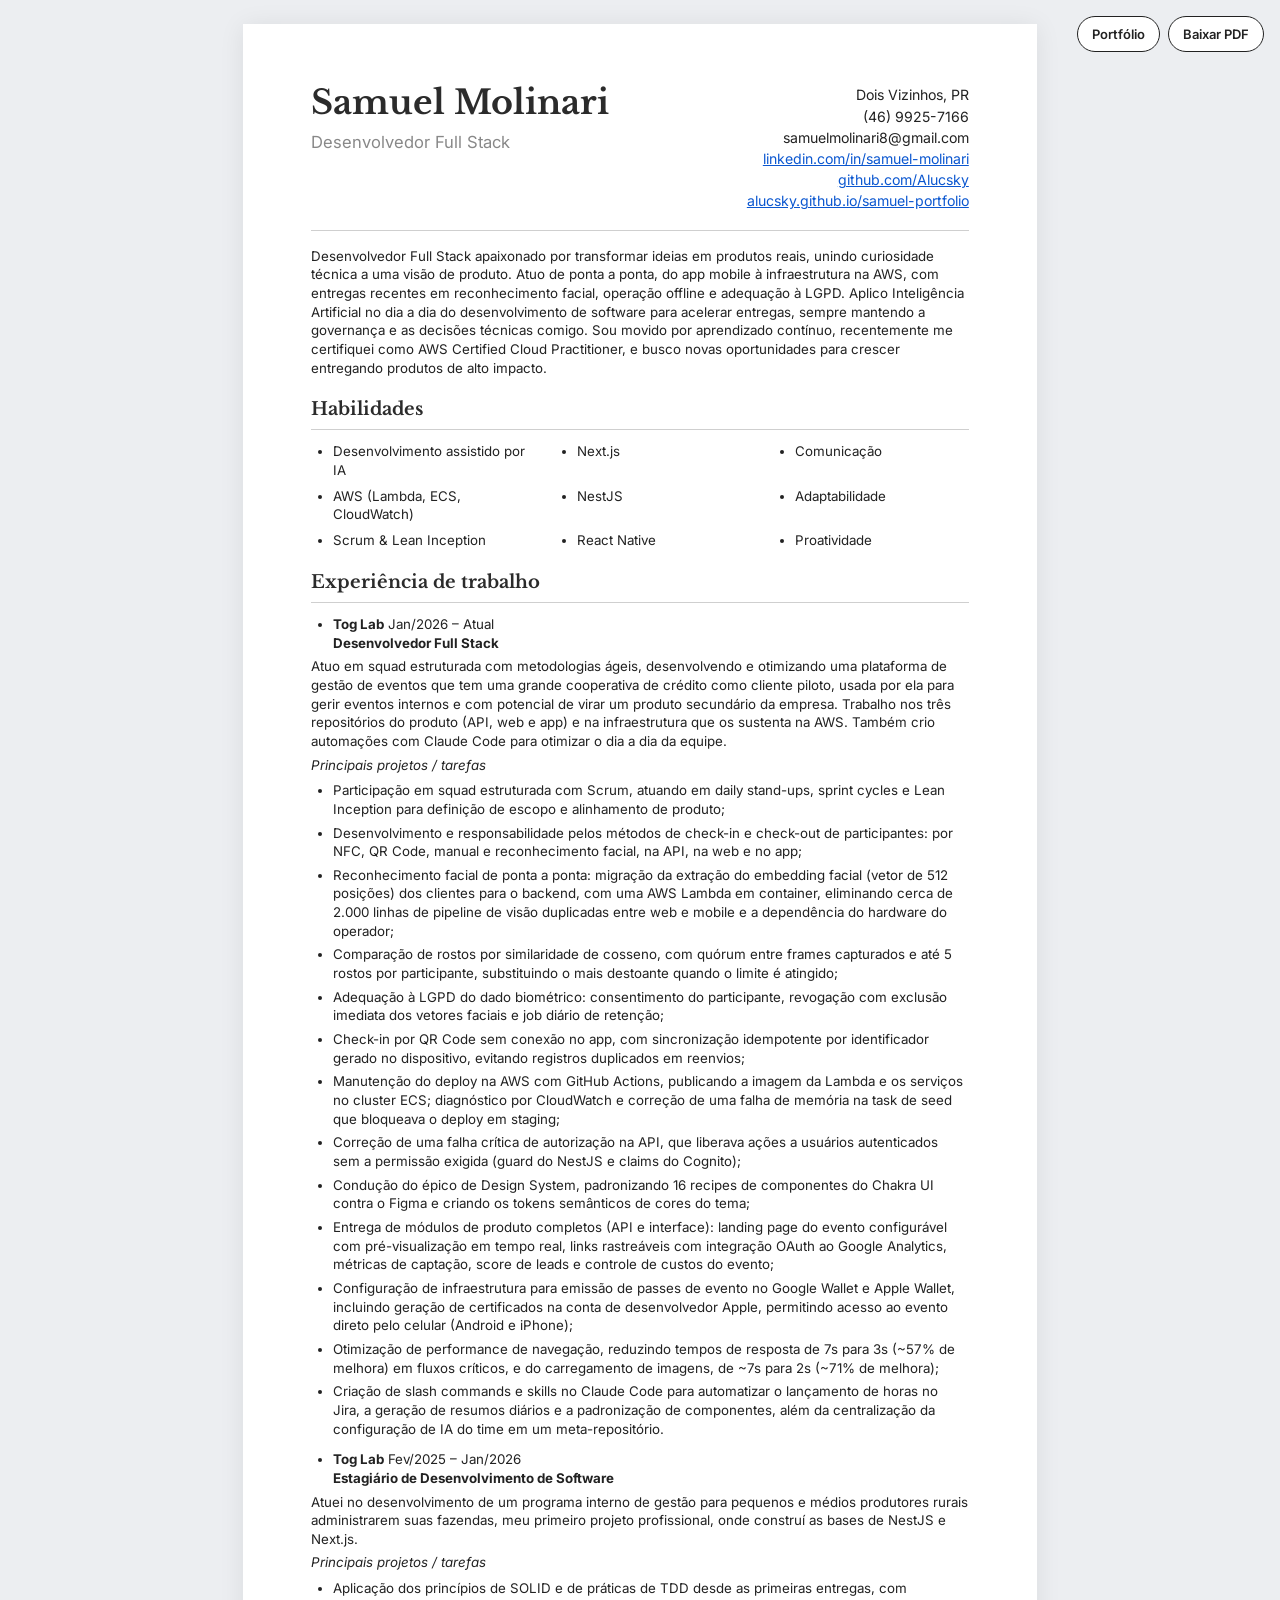
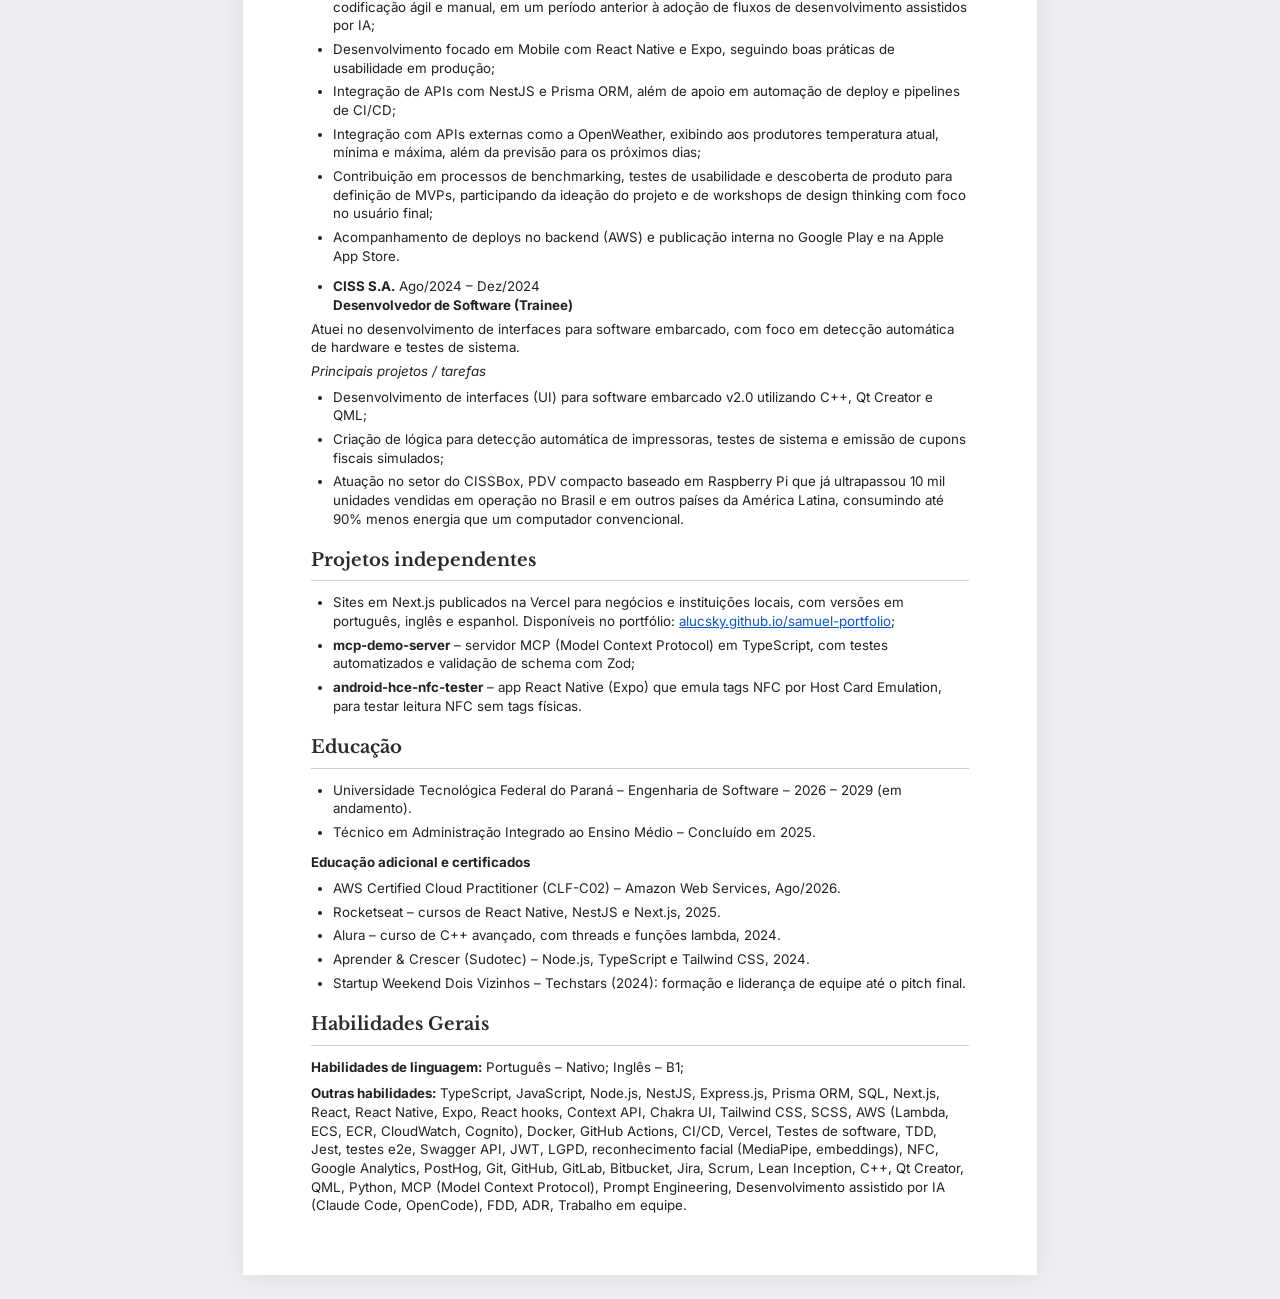
==== curriculo.html @ 7a222e58 "Redesenha o portfólio e atualiza o currículo - Novo visual editorial com seções de trabalho em desta" ====
<!doctype html>
<html lang="pt-br">
  <head>
    <meta charset="UTF-8" />
    <meta name="viewport" content="width=device-width, initial-scale=1.0" />
    <title>Currículo | Samuel Molinari</title>
    <link rel="icon" type="image/png" href="assets/favicon.png" />
    <link rel="preconnect" href="https://fonts.googleapis.com" />
    <link rel="preconnect" href="https://fonts.gstatic.com" crossorigin />
    <link
      href="https://fonts.googleapis.com/css2?family=Inter:wght@400;500;600;700&family=Libre+Baskerville:wght@700&display=swap"
      rel="stylesheet"
    />
    <style>
      @page {
        size: A4;
        margin: 14mm 17mm;
      }
      * {
        box-sizing: border-box;
        margin: 0;
        padding: 0;
      }
      html {
        background: #eceef1;
      }
      body {
        font-family: 'Inter', Arial, sans-serif;
        font-size: 10pt;
        line-height: 1.4;
        color: #222;
        background: #fff;
        max-width: 210mm;
        margin: 24px auto;
        padding: 16mm 18mm;
        box-shadow: 0 2px 24px rgba(0, 0, 0, 0.08);
      }
      a {
        color: #0b57d0;
      }
      header {
        display: flex;
        justify-content: space-between;
        align-items: flex-start;
        gap: 24px;
        padding-bottom: 18px;
        border-bottom: 1px solid #cfcfcf;
        margin-bottom: 16px;
      }
      h1 {
        font-family: 'Libre Baskerville', Georgia, serif;
        font-size: 25pt;
        line-height: 1.15;
        color: #2b2b2b;
      }
      .title {
        color: #888;
        font-size: 12.5pt;
        margin-top: 8px;
      }
      .contact {
        text-align: right;
        font-size: 10.6pt;
        line-height: 1.5;
        white-space: nowrap;
      }
      h2 {
        font-family: 'Libre Baskerville', Georgia, serif;
        font-size: 13.5pt;
        color: #2b2b2b;
        padding-bottom: 7px;
        border-bottom: 1px solid #cfcfcf;
        margin: 20px 0 12px;
        break-after: avoid;
      }
      ul {
        padding-left: 22px;
      }
      li {
        margin-bottom: 5px;
      }
      .skills {
        display: grid;
        grid-template-columns: 1.15fr 1fr 1fr;
        column-gap: 44px;
        row-gap: 7px;
      }
      .skills li {
        margin-bottom: 0;
      }
      .job-head {
        list-style: disc;
        margin-top: 12px;
        break-after: avoid;
      }
      .job-head li {
        margin-bottom: 0;
      }
      .job-intro {
        margin: 5px 0;
      }
      .label {
        font-style: italic;
        margin: 5px 0 7px;
        break-after: avoid;
      }
      .sub {
        font-weight: 700;
        margin: 12px 0 7px;
      }
      .toolbar {
        position: fixed;
        top: 16px;
        right: 16px;
        display: flex;
        gap: 8px;
      }
      .toolbar a,
      .toolbar button {
        font: 600 13px 'Inter', sans-serif;
        padding: 9px 14px;
        border-radius: 999px;
        border: 1px solid #222;
        background: #222;
        color: #fff;
        text-decoration: none;
        cursor: pointer;
      }
      .toolbar a {
        background: #fff;
        color: #222;
      }
      @media (max-width: 720px) {
        body {
          margin: 0;
          padding: 72px 20px 32px;
          box-shadow: none;
        }
        header {
          flex-direction: column;
        }
        .contact {
          text-align: left;
        }
        .skills {
          grid-template-columns: 1fr;
        }
      }
      @media print {
        html {
          background: #fff;
        }
        body {
          margin: 0;
          padding: 0;
          max-width: none;
          box-shadow: none;
        }
        .toolbar {
          display: none;
        }
      }
    </style>
  </head>
  <body>
    <div class="toolbar">
      <a href="index.html">Portfólio</a>
      <a href="assets/curriculo-samuel-molinari.pdf" download>Baixar PDF</a>
    </div>

    <header>
      <div>
        <h1>Samuel Molinari</h1>
        <p class="title">Desenvolvedor Full Stack</p>
      </div>
      <div class="contact">
        Dois Vizinhos, PR<br />
        (46) 9925-7166<br />
        samuelmolinari8@gmail.com<br />
        <a href="https://www.linkedin.com/in/samuel-molinari">linkedin.com/in/samuel-molinari</a><br />
        <a href="https://github.com/Alucsky">github.com/Alucsky</a><br />
        <a href="https://alucsky.github.io/samuel-portfolio">alucsky.github.io/samuel-portfolio</a>
      </div>
    </header>

    <p>
      Desenvolvedor Full Stack apaixonado por transformar ideias em produtos
      reais, unindo curiosidade técnica a uma visão de produto. Atuo de ponta a
      ponta, do app mobile à infraestrutura na AWS, com entregas recentes em
      reconhecimento facial, operação offline e adequação à LGPD. Aplico
      Inteligência Artificial no dia a dia do desenvolvimento de software para
      acelerar entregas, sempre mantendo a governança e as decisões técnicas
      comigo. Sou movido por aprendizado contínuo, recentemente me certifiquei
      como AWS Certified Cloud Practitioner, e busco novas oportunidades para
      crescer entregando produtos de alto impacto.
    </p>

    <h2>Habilidades</h2>
    <ul class="skills">
      <li>Desenvolvimento assistido por IA</li>
      <li>Next.js</li>
      <li>Comunicação</li>
      <li>AWS (Lambda, ECS, CloudWatch)</li>
      <li>NestJS</li>
      <li>Adaptabilidade</li>
      <li>Scrum &amp; Lean Inception</li>
      <li>React Native</li>
      <li>Proatividade</li>
    </ul>

    <h2>Experiência de trabalho</h2>

    <ul class="job-head">
      <li>
        <strong>Tog Lab</strong> Jan/2026 – Atual<br />
        <strong>Desenvolvedor Full Stack</strong>
      </li>
    </ul>
    <p class="job-intro">
      Atuo em squad estruturada com metodologias ágeis, desenvolvendo e
      otimizando uma plataforma de gestão de eventos que tem uma grande
      cooperativa de crédito como cliente piloto, usada por ela para gerir
      eventos internos e com potencial de virar um produto secundário da
      empresa. Trabalho nos três repositórios do produto (API, web e app) e na
      infraestrutura que os sustenta na AWS. Também crio automações com Claude
      Code para otimizar o dia a dia da equipe.
    </p>
    <p class="label">Principais projetos / tarefas</p>
    <ul>
      <li>
        Participação em squad estruturada com Scrum, atuando em daily
        stand-ups, sprint cycles e Lean Inception para definição de escopo e
        alinhamento de produto;
      </li>
      <li>
        Desenvolvimento e responsabilidade pelos métodos de check-in e
        check-out de participantes: por NFC, QR Code, manual e reconhecimento
        facial, na API, na web e no app;
      </li>
      <li>
        Reconhecimento facial de ponta a ponta: migração da extração do
        embedding facial (vetor de 512 posições) dos clientes para o backend,
        com uma AWS Lambda em container, eliminando cerca de 2.000 linhas de
        pipeline de visão duplicadas entre web e mobile e a dependência do
        hardware do operador;
      </li>
      <li>
        Comparação de rostos por similaridade de cosseno, com quórum entre
        frames capturados e até 5 rostos por participante, substituindo o mais
        destoante quando o limite é atingido;
      </li>
      <li>
        Adequação à LGPD do dado biométrico: consentimento do participante,
        revogação com exclusão imediata dos vetores faciais e job diário de
        retenção;
      </li>
      <li>
        Check-in por QR Code sem conexão no app, com sincronização idempotente
        por identificador gerado no dispositivo, evitando registros duplicados
        em reenvios;
      </li>
      <li>
        Manutenção do deploy na AWS com GitHub Actions, publicando a imagem da
        Lambda e os serviços no cluster ECS; diagnóstico por CloudWatch e
        correção de uma falha de memória na task de seed que bloqueava o deploy
        em staging;
      </li>
      <li>
        Correção de uma falha crítica de autorização na API, que liberava
        ações a usuários autenticados sem a permissão exigida (guard do NestJS
        e claims do Cognito);
      </li>
      <li>
        Condução do épico de Design System, padronizando 16 recipes de
        componentes do Chakra UI contra o Figma e criando os tokens semânticos
        de cores do tema;
      </li>
      <li>
        Entrega de módulos de produto completos (API e interface): landing page
        do evento configurável com pré-visualização em tempo real, links
        rastreáveis com integração OAuth ao Google Analytics, métricas de
        captação, score de leads e controle de custos do evento;
      </li>
      <li>
        Configuração de infraestrutura para emissão de passes de evento no
        Google Wallet e Apple Wallet, incluindo geração de certificados na
        conta de desenvolvedor Apple, permitindo acesso ao evento direto pelo
        celular (Android e iPhone);
      </li>
      <li>
        Otimização de performance de navegação, reduzindo tempos de resposta de
        7s para 3s (~57% de melhora) em fluxos críticos, e do carregamento de
        imagens, de ~7s para 2s (~71% de melhora);
      </li>
      <li>
        Criação de slash commands e skills no Claude Code para automatizar o
        lançamento de horas no Jira, a geração de resumos diários e a
        padronização de componentes, além da centralização da configuração de
        IA do time em um meta-repositório.
      </li>
    </ul>

    <ul class="job-head">
      <li>
        <strong>Tog Lab</strong> Fev/2025 – Jan/2026<br />
        <strong>Estagiário de Desenvolvimento de Software</strong>
      </li>
    </ul>
    <p class="job-intro">
      Atuei no desenvolvimento de um programa interno de gestão para pequenos e
      médios produtores rurais administrarem suas fazendas, meu primeiro
      projeto profissional, onde construí as bases de NestJS e Next.js.
    </p>
    <p class="label">Principais projetos / tarefas</p>
    <ul>
      <li>
        Aplicação dos princípios de SOLID e de práticas de TDD desde as
        primeiras entregas, com codificação ágil e manual, em um período
        anterior à adoção de fluxos de desenvolvimento assistidos por IA;
      </li>
      <li>
        Desenvolvimento focado em Mobile com React Native e Expo, seguindo boas
        práticas de usabilidade em produção;
      </li>
      <li>
        Integração de APIs com NestJS e Prisma ORM, além de apoio em automação
        de deploy e pipelines de CI/CD;
      </li>
      <li>
        Integração com APIs externas como a OpenWeather, exibindo aos
        produtores temperatura atual, mínima e máxima, além da previsão para os
        próximos dias;
      </li>
      <li>
        Contribuição em processos de benchmarking, testes de usabilidade e
        descoberta de produto para definição de MVPs, participando da ideação
        do projeto e de workshops de design thinking com foco no usuário final;
      </li>
      <li>
        Acompanhamento de deploys no backend (AWS) e publicação interna no
        Google Play e na Apple App Store.
      </li>
    </ul>

    <ul class="job-head">
      <li>
        <strong>CISS S.A.</strong> Ago/2024 – Dez/2024<br />
        <strong>Desenvolvedor de Software (Trainee)</strong>
      </li>
    </ul>
    <p class="job-intro">
      Atuei no desenvolvimento de interfaces para software embarcado, com foco
      em detecção automática de hardware e testes de sistema.
    </p>
    <p class="label">Principais projetos / tarefas</p>
    <ul>
      <li>
        Desenvolvimento de interfaces (UI) para software embarcado v2.0
        utilizando C++, Qt Creator e QML;
      </li>
      <li>
        Criação de lógica para detecção automática de impressoras, testes de
        sistema e emissão de cupons fiscais simulados;
      </li>
      <li>
        Atuação no setor do CISSBox, PDV compacto baseado em Raspberry Pi que
        já ultrapassou 10 mil unidades vendidas em operação no Brasil e em
        outros países da América Latina, consumindo até 90% menos energia que
        um computador convencional.
      </li>
    </ul>

    <h2>Projetos independentes</h2>
    <ul>
      <li>
        Sites em Next.js publicados na Vercel para negócios e instituições
        locais, com versões em português, inglês e espanhol. Disponíveis no
        portfólio:
        <a href="https://alucsky.github.io/samuel-portfolio">alucsky.github.io/samuel-portfolio</a>;
      </li>
      <li>
        <strong>mcp-demo-server</strong> – servidor MCP (Model Context
        Protocol) em TypeScript, com testes automatizados e validação de schema
        com Zod;
      </li>
      <li>
        <strong>android-hce-nfc-tester</strong> – app React Native (Expo) que
        emula tags NFC por Host Card Emulation, para testar leitura NFC sem
        tags físicas.
      </li>
    </ul>

    <h2>Educação</h2>
    <ul>
      <li>
        Universidade Tecnológica Federal do Paraná – Engenharia de Software –
        2026 – 2029 (em andamento).
      </li>
      <li>
        Técnico em Administração Integrado ao Ensino Médio – Concluído em 2025.
      </li>
    </ul>
    <p class="sub">Educação adicional e certificados</p>
    <ul>
      <li>
        AWS Certified Cloud Practitioner (CLF-C02) – Amazon Web Services,
        Ago/2026.
      </li>
      <li>Rocketseat – cursos de React Native, NestJS e Next.js, 2025.</li>
      <li>
        Alura – curso de C++ avançado, com threads e funções lambda, 2024.
      </li>
      <li>
        Aprender &amp; Crescer (Sudotec) – Node.js, TypeScript e Tailwind CSS,
        2024.
      </li>
      <li>
        Startup Weekend Dois Vizinhos – Techstars (2024): formação e liderança
        de equipe até o pitch final.
      </li>
    </ul>

    <h2>Habilidades Gerais</h2>
    <p>
      <strong>Habilidades de linguagem:</strong> Português – Nativo; Inglês –
      B1;
    </p>
    <p style="margin-top: 8px">
      <strong>Outras habilidades:</strong> TypeScript, JavaScript, Node.js,
      NestJS, Express.js, Prisma ORM, SQL, Next.js, React, React Native, Expo,
      React hooks, Context API, Chakra UI, Tailwind CSS, SCSS, AWS (Lambda,
      ECS, ECR, CloudWatch, Cognito), Docker, GitHub Actions, CI/CD, Vercel,
      Testes de software, TDD, Jest, testes e2e, Swagger API, JWT, LGPD,
      reconhecimento facial (MediaPipe, embeddings), NFC, Google Analytics,
      PostHog, Git, GitHub, GitLab, Bitbucket, Jira, Scrum, Lean Inception,
      C++, Qt Creator, QML, Python, MCP (Model Context Protocol), Prompt
      Engineering, Desenvolvimento assistido por IA (Claude Code, OpenCode),
      FDD, ADR, Trabalho em equipe.
    </p>
  </body>
</html>
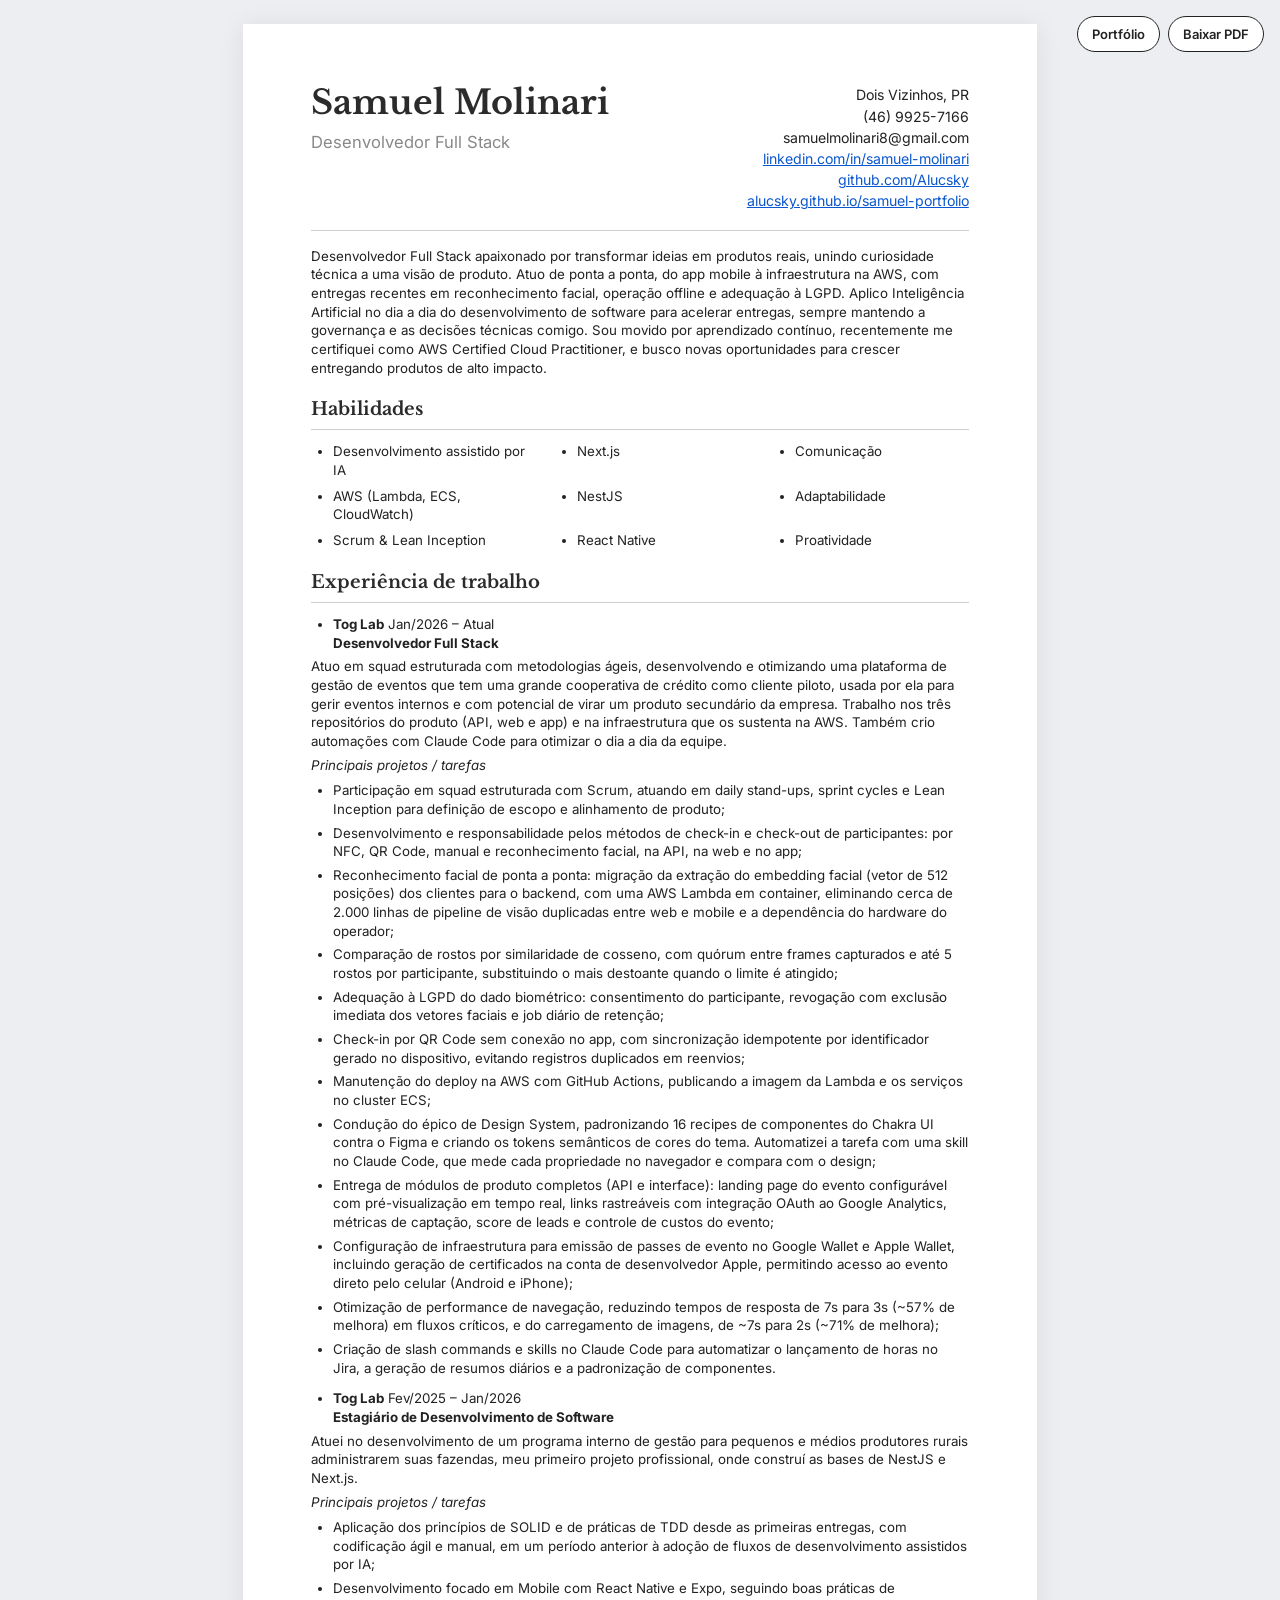
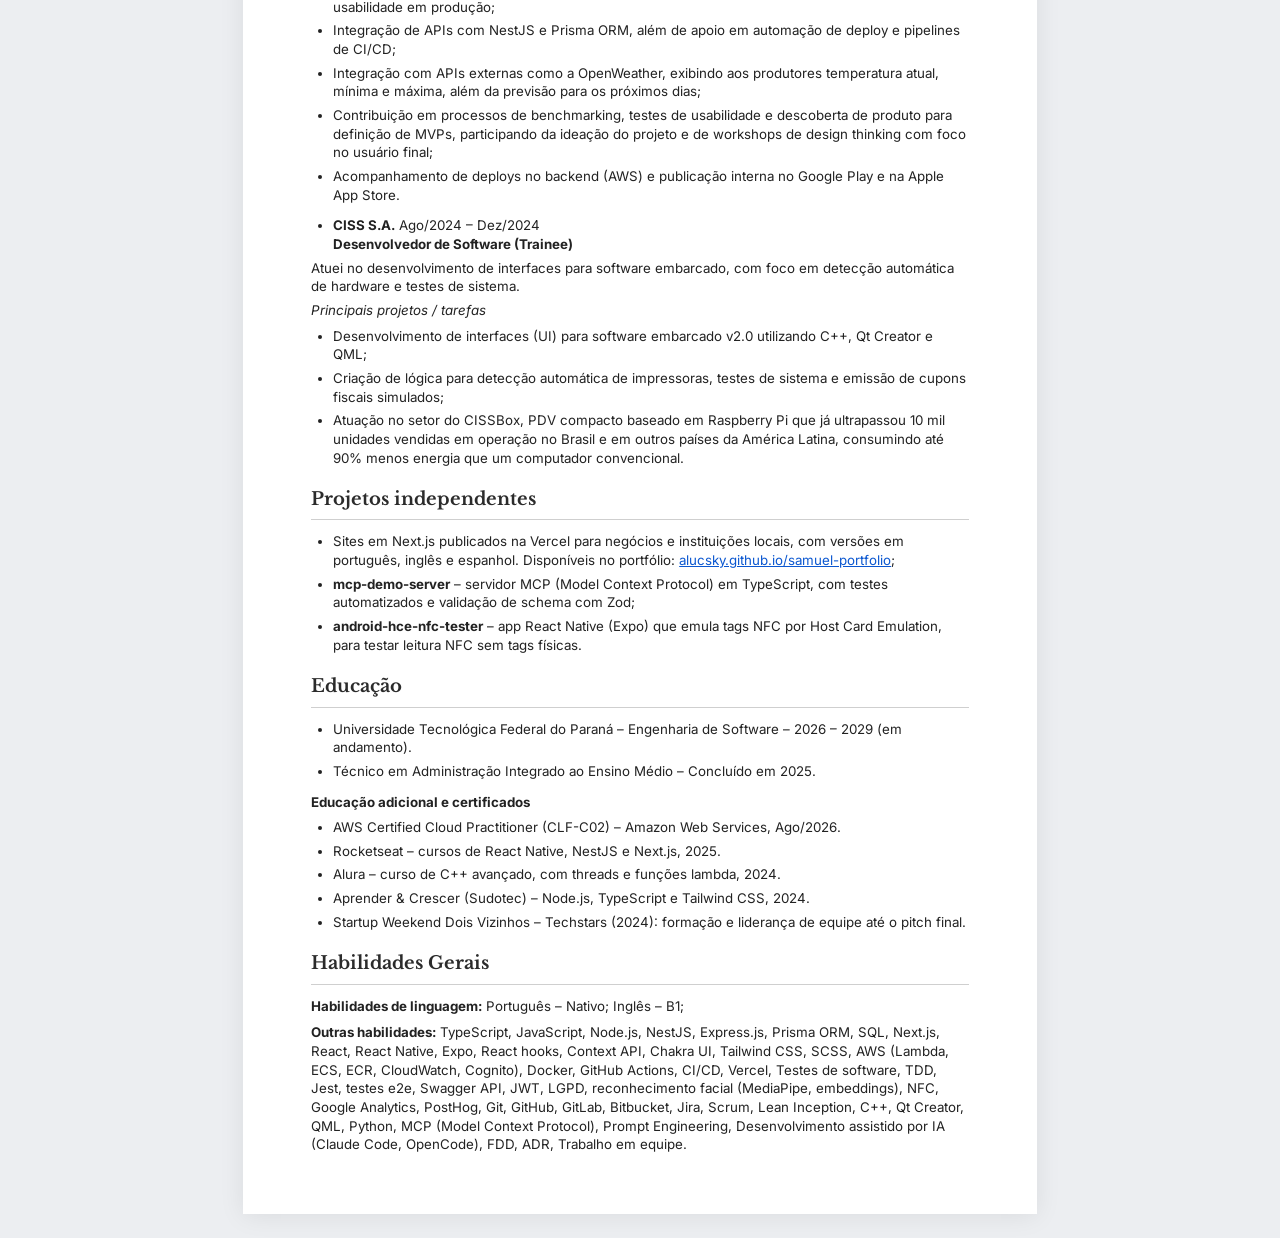
==== commit 7e44fb63: "Enxuga o currículo e cita a automação do Design System" ====
--- a/curriculo.html
+++ b/curriculo.html
@@ -261,19 +261,14 @@
       </li>
       <li>
         Manutenção do deploy na AWS com GitHub Actions, publicando a imagem da
-        Lambda e os serviços no cluster ECS; diagnóstico por CloudWatch e
-        correção de uma falha de memória na task de seed que bloqueava o deploy
-        em staging;
-      </li>
-      <li>
-        Correção de uma falha crítica de autorização na API, que liberava
-        ações a usuários autenticados sem a permissão exigida (guard do NestJS
-        e claims do Cognito);
+        Lambda e os
+        serviços no cluster ECS;
       </li>
       <li>
         Condução do épico de Design System, padronizando 16 recipes de
         componentes do Chakra UI contra o Figma e criando os tokens semânticos
-        de cores do tema;
+        de cores do tema. Automatizei a tarefa com uma skill no Claude Code,
+        que mede cada propriedade no navegador e compara com o design;
       </li>
       <li>
         Entrega de módulos de produto completos (API e interface): landing page
@@ -295,8 +290,7 @@
       <li>
         Criação de slash commands e skills no Claude Code para automatizar o
         lançamento de horas no Jira, a geração de resumos diários e a
-        padronização de componentes, além da centralização da configuração de
-        IA do time em um meta-repositório.
+        padronização de componentes.
       </li>
     </ul>
 
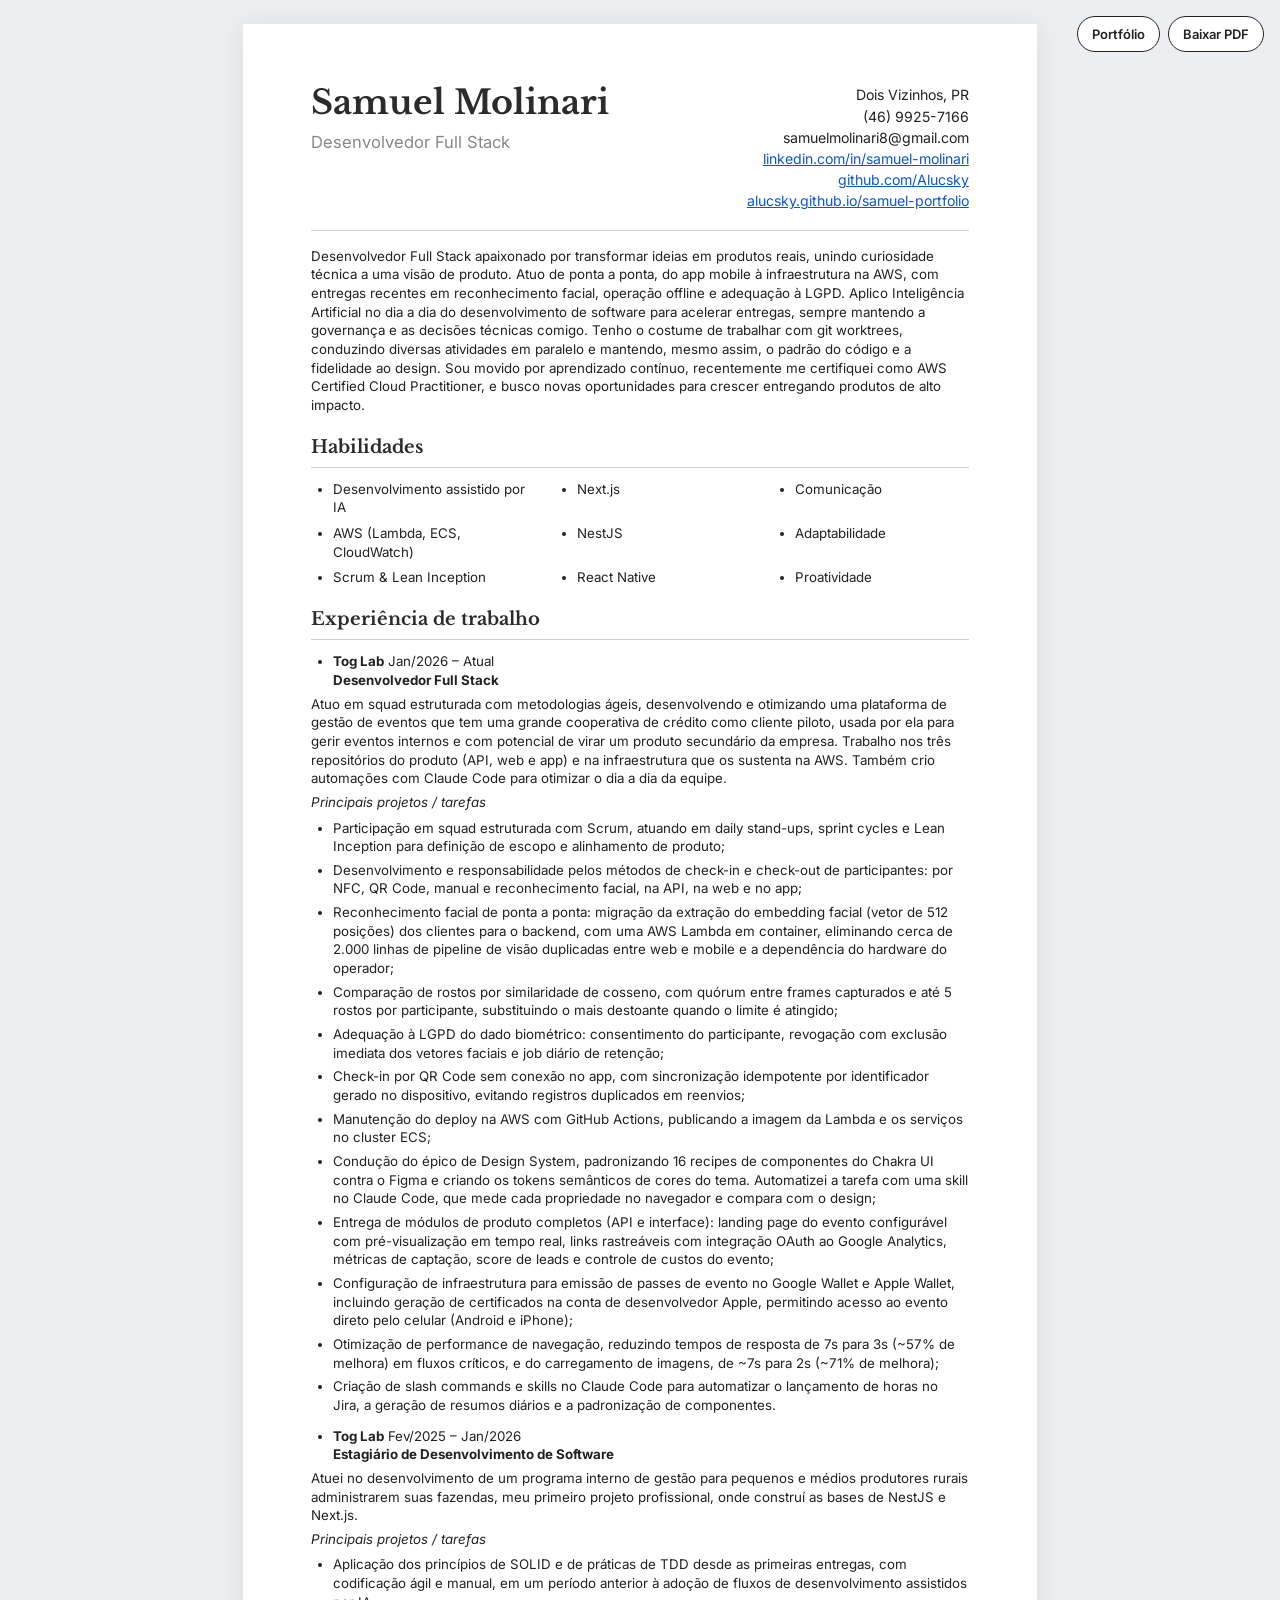
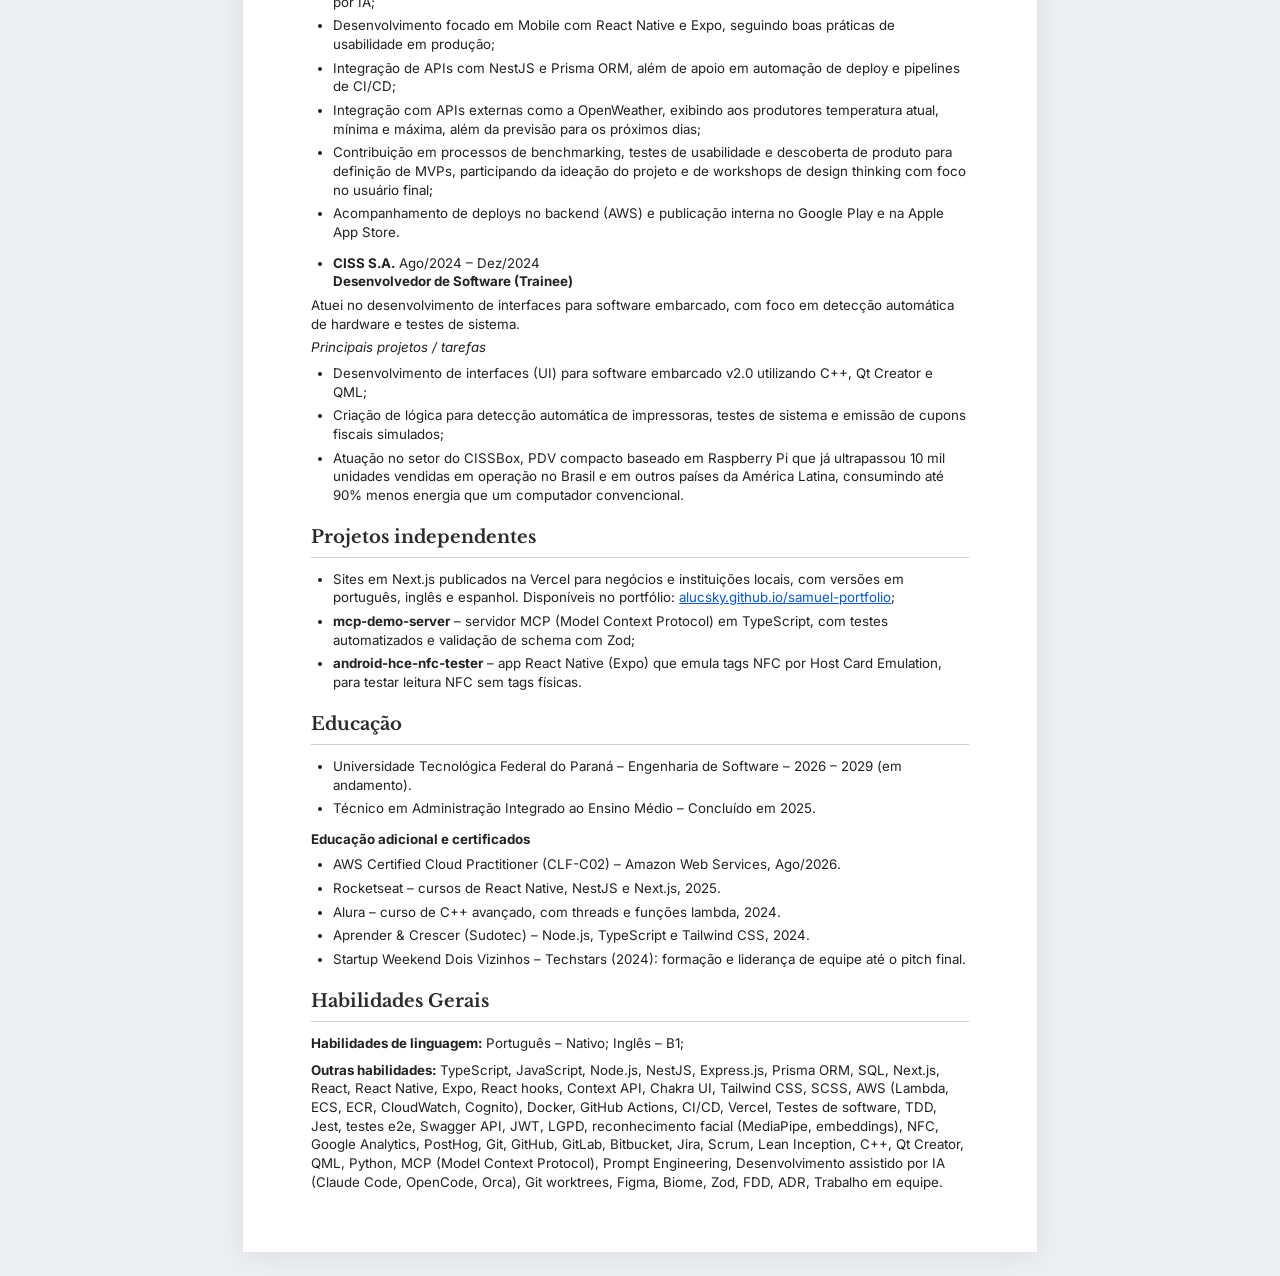
==== commit b951a256: "Cita worktrees no resumo e amplia as tecnologias do currículo" ====
--- a/curriculo.html
+++ b/curriculo.html
@@ -190,7 +190,9 @@
       reconhecimento facial, operação offline e adequação à LGPD. Aplico
       Inteligência Artificial no dia a dia do desenvolvimento de software para
       acelerar entregas, sempre mantendo a governança e as decisões técnicas
-      comigo. Sou movido por aprendizado contínuo, recentemente me certifiquei
+      comigo. Tenho o costume de trabalhar com git worktrees, conduzindo
+      diversas atividades em paralelo e mantendo, mesmo assim, o padrão do
+      código e a fidelidade ao design. Sou movido por aprendizado contínuo, recentemente me certifiquei
       como AWS Certified Cloud Practitioner, e busco novas oportunidades para
       crescer entregando produtos de alto impacto.
     </p>
@@ -428,8 +430,8 @@
       reconhecimento facial (MediaPipe, embeddings), NFC, Google Analytics,
       PostHog, Git, GitHub, GitLab, Bitbucket, Jira, Scrum, Lean Inception,
       C++, Qt Creator, QML, Python, MCP (Model Context Protocol), Prompt
-      Engineering, Desenvolvimento assistido por IA (Claude Code, OpenCode),
-      FDD, ADR, Trabalho em equipe.
+      Engineering, Desenvolvimento assistido por IA (Claude Code, OpenCode,
+      Orca), Git worktrees, Figma, Biome, Zod, FDD, ADR, Trabalho em equipe.
     </p>
   </body>
 </html>
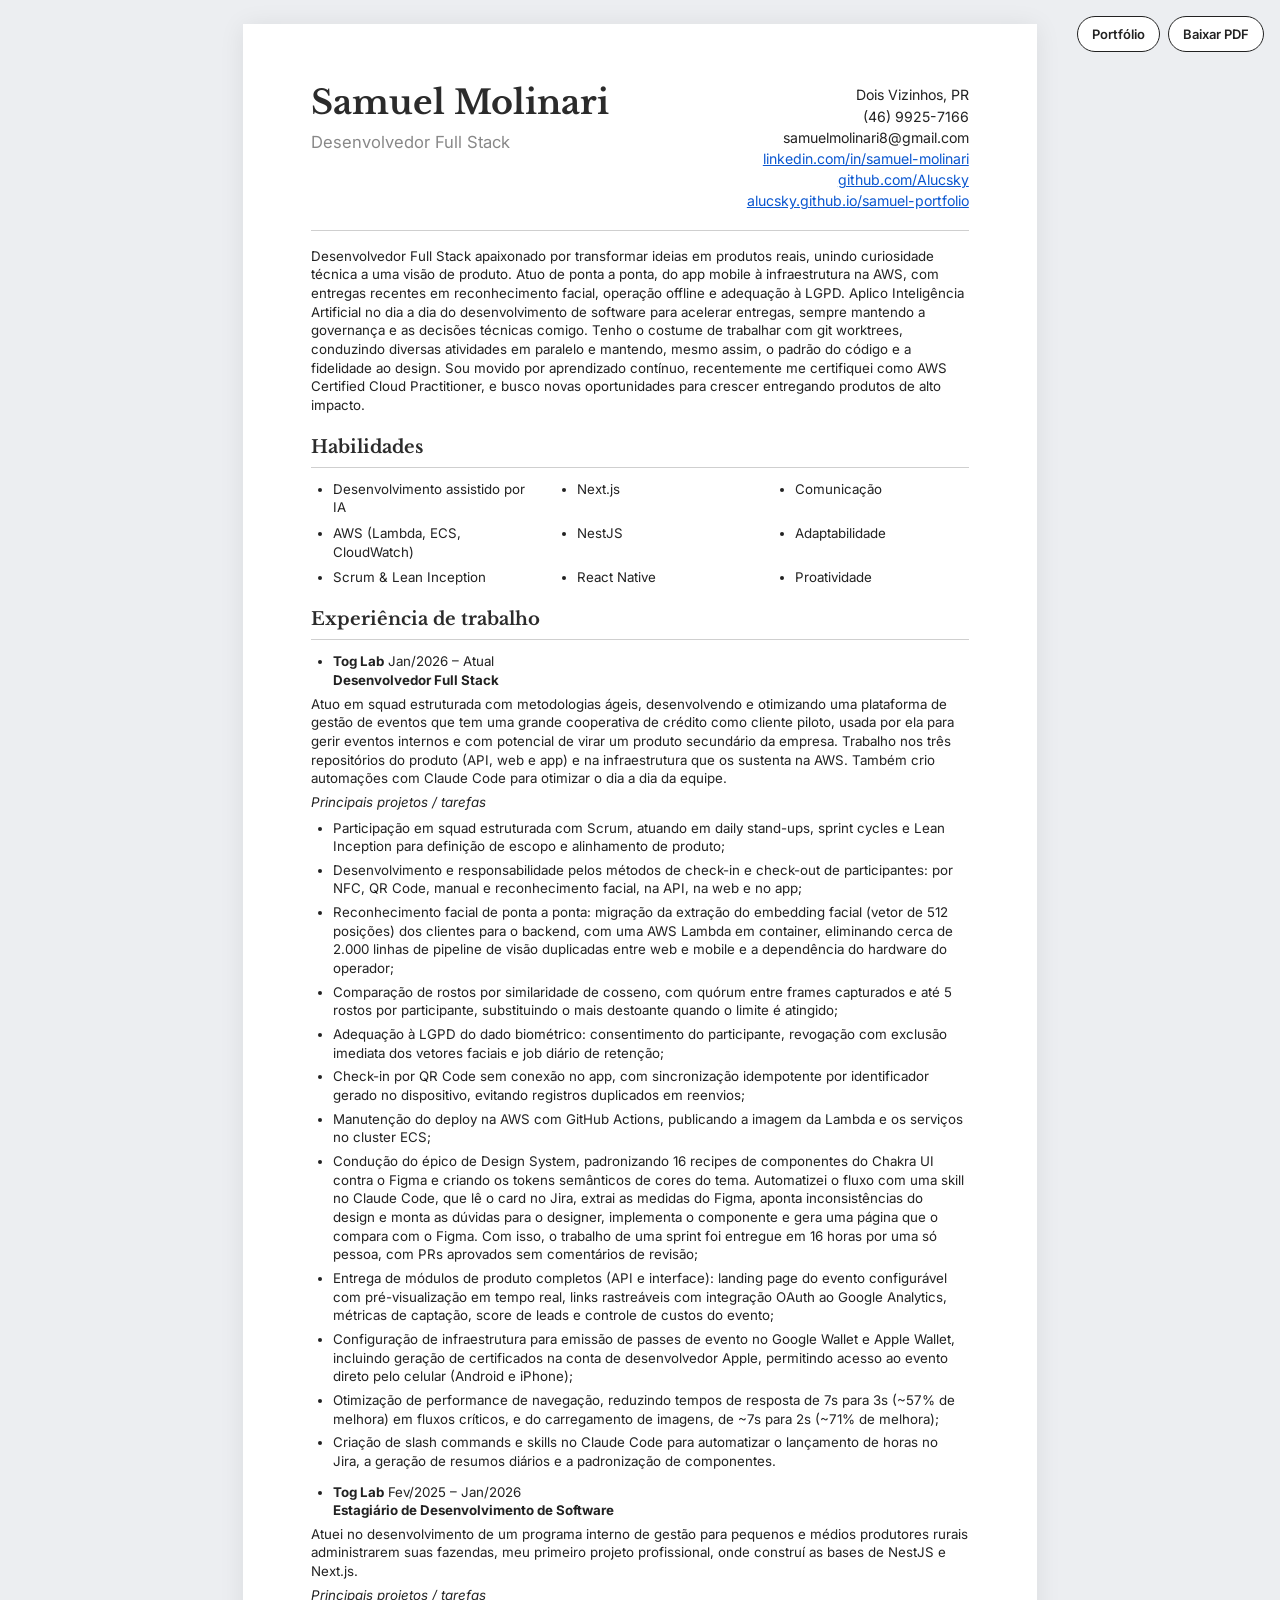
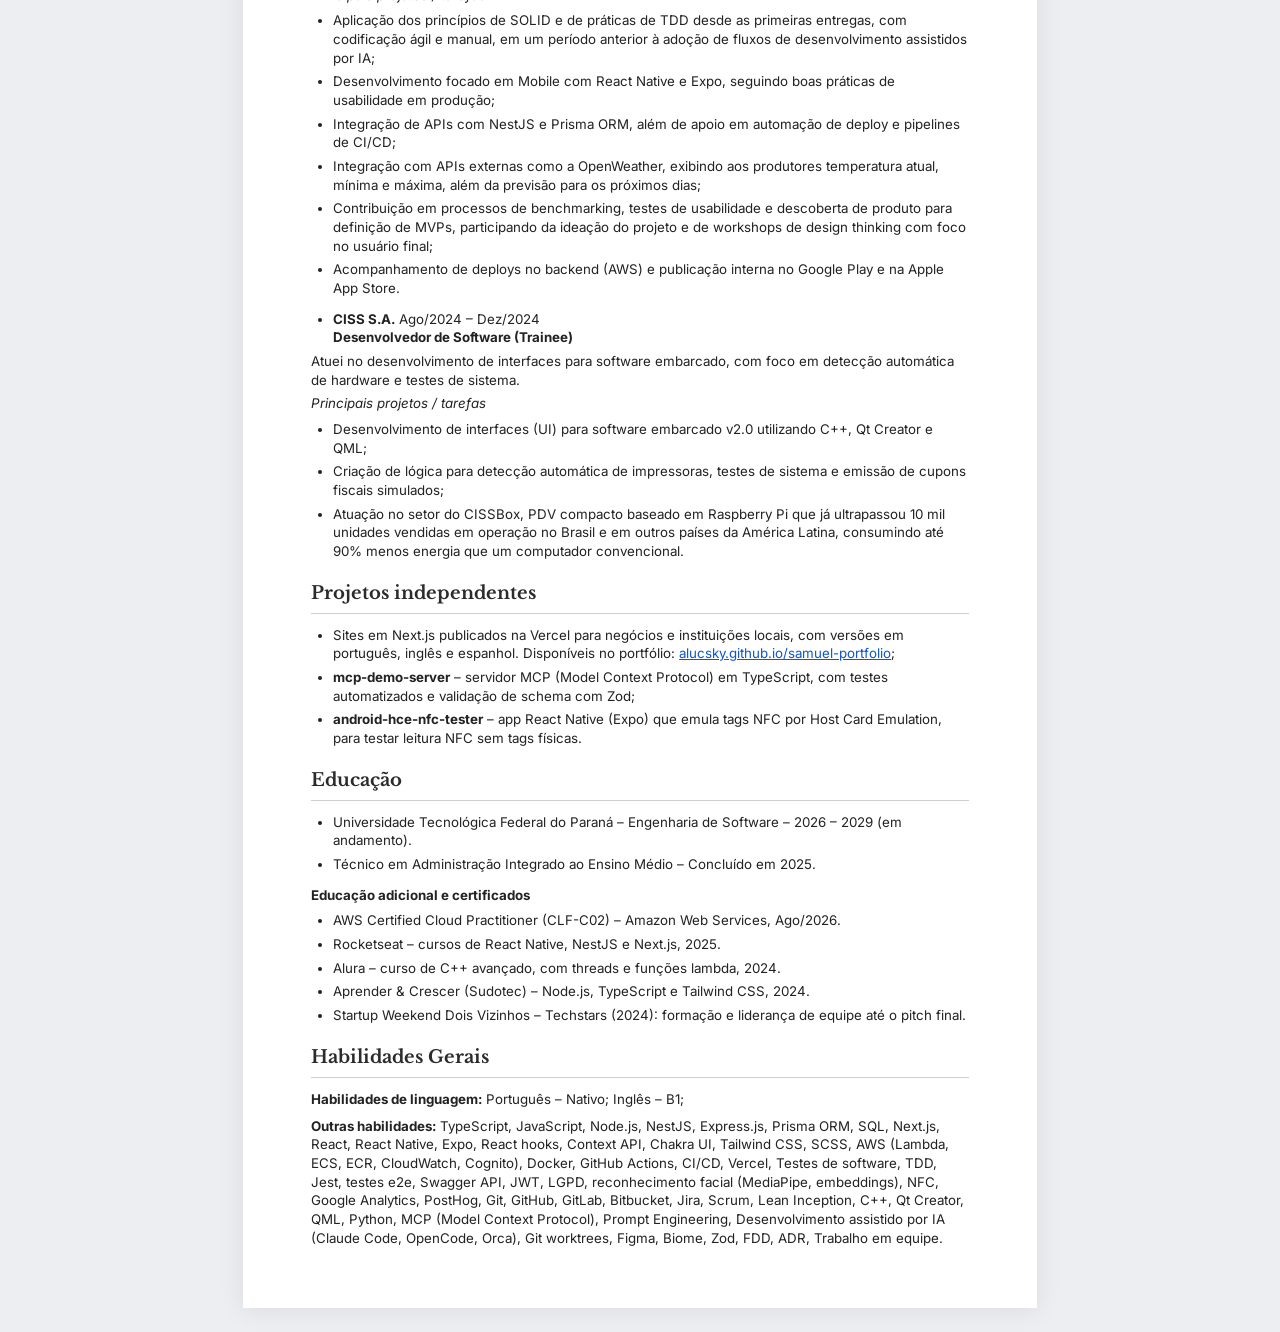
==== commit 5d0021fc: "Detalha a skill do Design System e o resultado em 16 horas" ====
--- a/curriculo.html
+++ b/curriculo.html
@@ -269,8 +269,12 @@
       <li>
         Condução do épico de Design System, padronizando 16 recipes de
         componentes do Chakra UI contra o Figma e criando os tokens semânticos
-        de cores do tema. Automatizei a tarefa com uma skill no Claude Code,
-        que mede cada propriedade no navegador e compara com o design;
+        de cores do tema. Automatizei o fluxo com uma skill no Claude Code,
+        que lê o card no Jira, extrai as medidas do Figma, aponta
+        inconsistências do design e monta as dúvidas para o designer,
+        implementa o componente e gera uma página que o compara com o Figma.
+        Com isso, o trabalho de uma sprint foi entregue em 16 horas por uma só
+        pessoa, com PRs aprovados sem comentários de revisão;
       </li>
       <li>
         Entrega de módulos de produto completos (API e interface): landing page
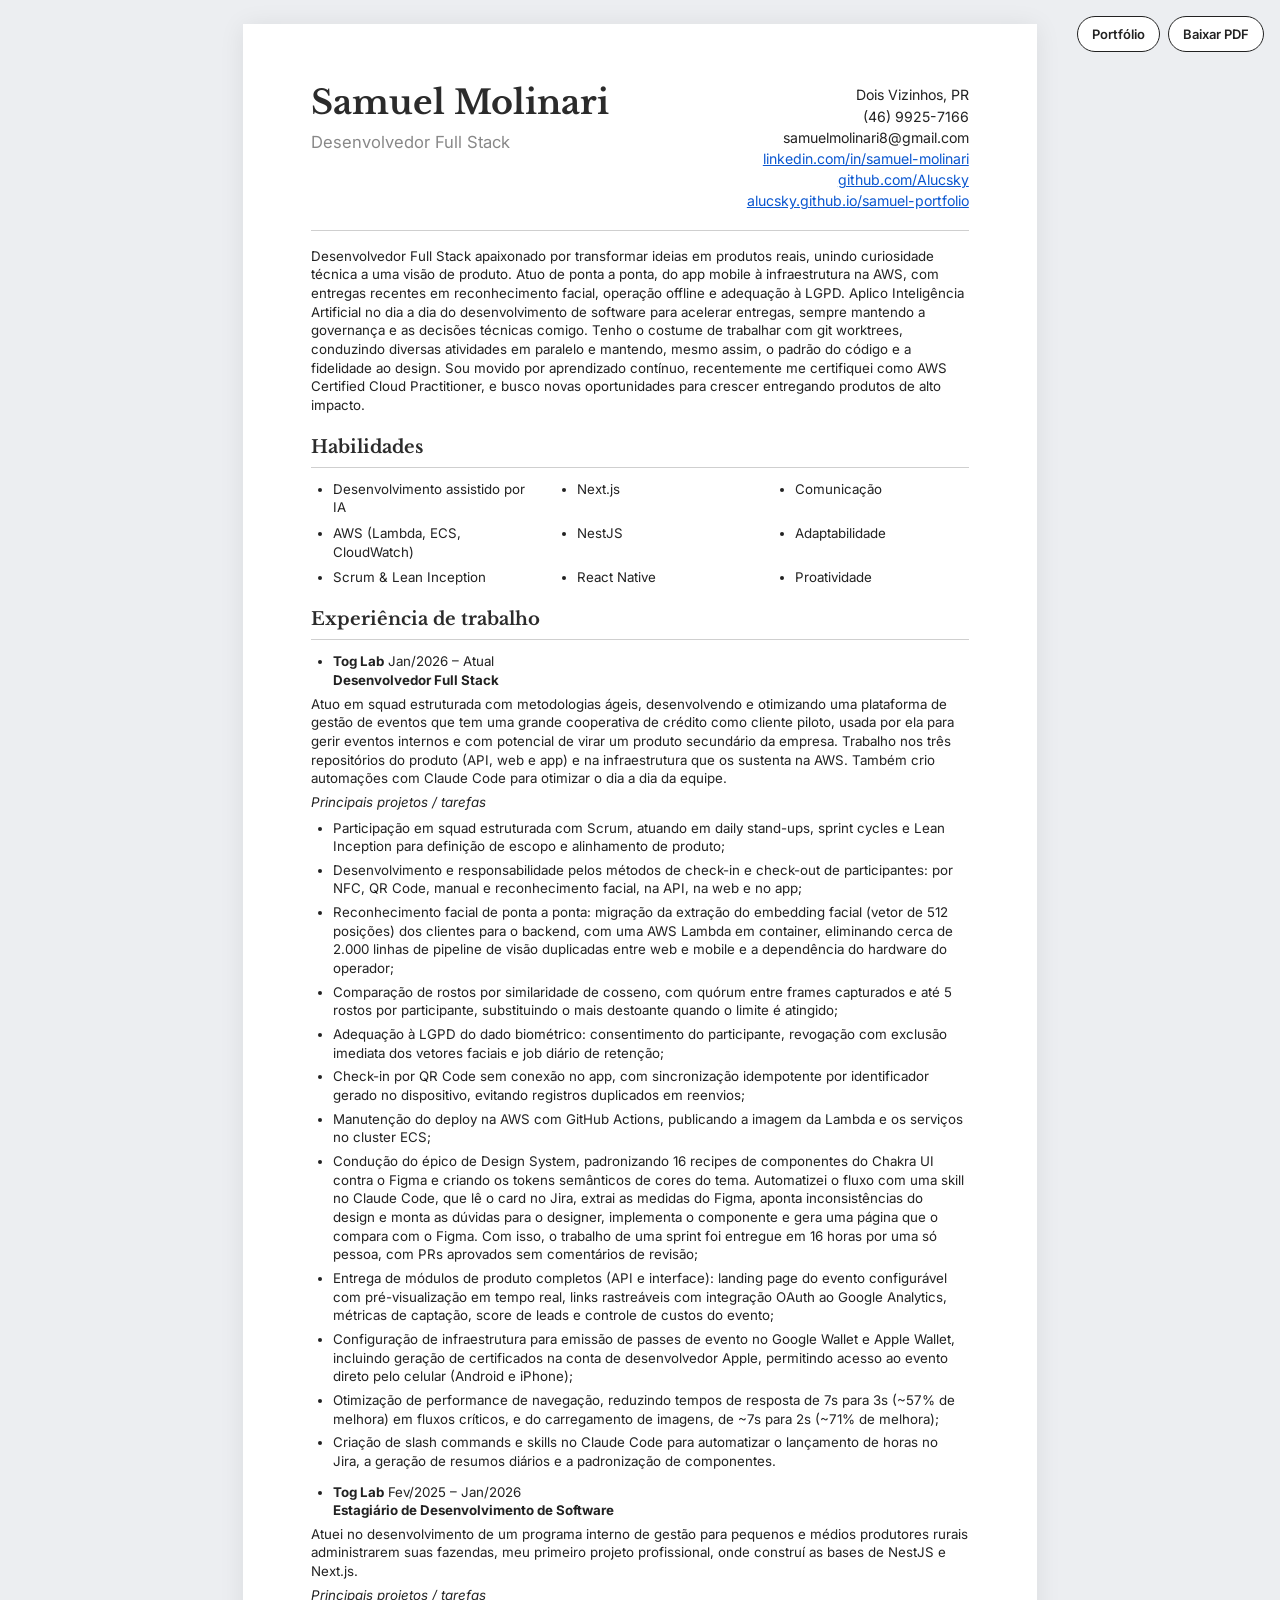
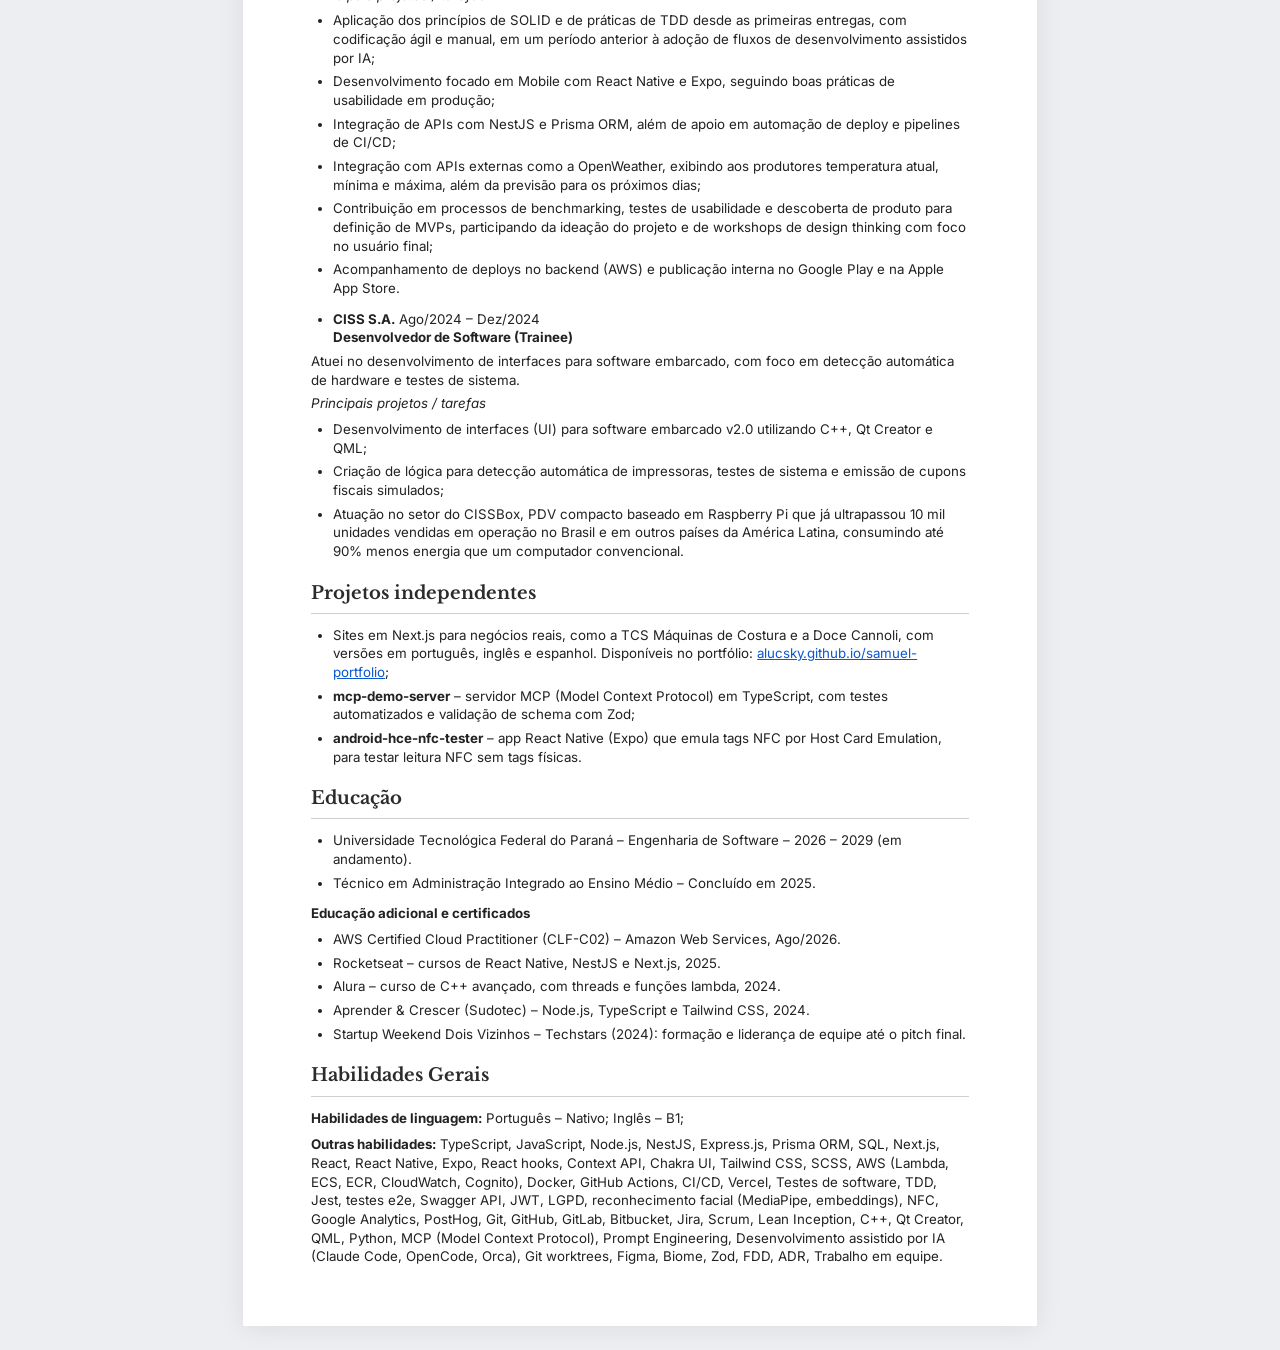
==== commit 702f1c3a: "Identifica TCS e Doce Cannoli como clientes reais" ====
--- a/curriculo.html
+++ b/curriculo.html
@@ -373,9 +373,9 @@
     <h2>Projetos independentes</h2>
     <ul>
       <li>
-        Sites em Next.js publicados na Vercel para negócios e instituições
-        locais, com versões em português, inglês e espanhol. Disponíveis no
-        portfólio:
+        Sites em Next.js para negócios reais, como a TCS Máquinas de Costura e
+        a Doce Cannoli, com versões em português, inglês e espanhol.
+        Disponíveis no portfólio:
         <a href="https://alucsky.github.io/samuel-portfolio">alucsky.github.io/samuel-portfolio</a>;
       </li>
       <li>
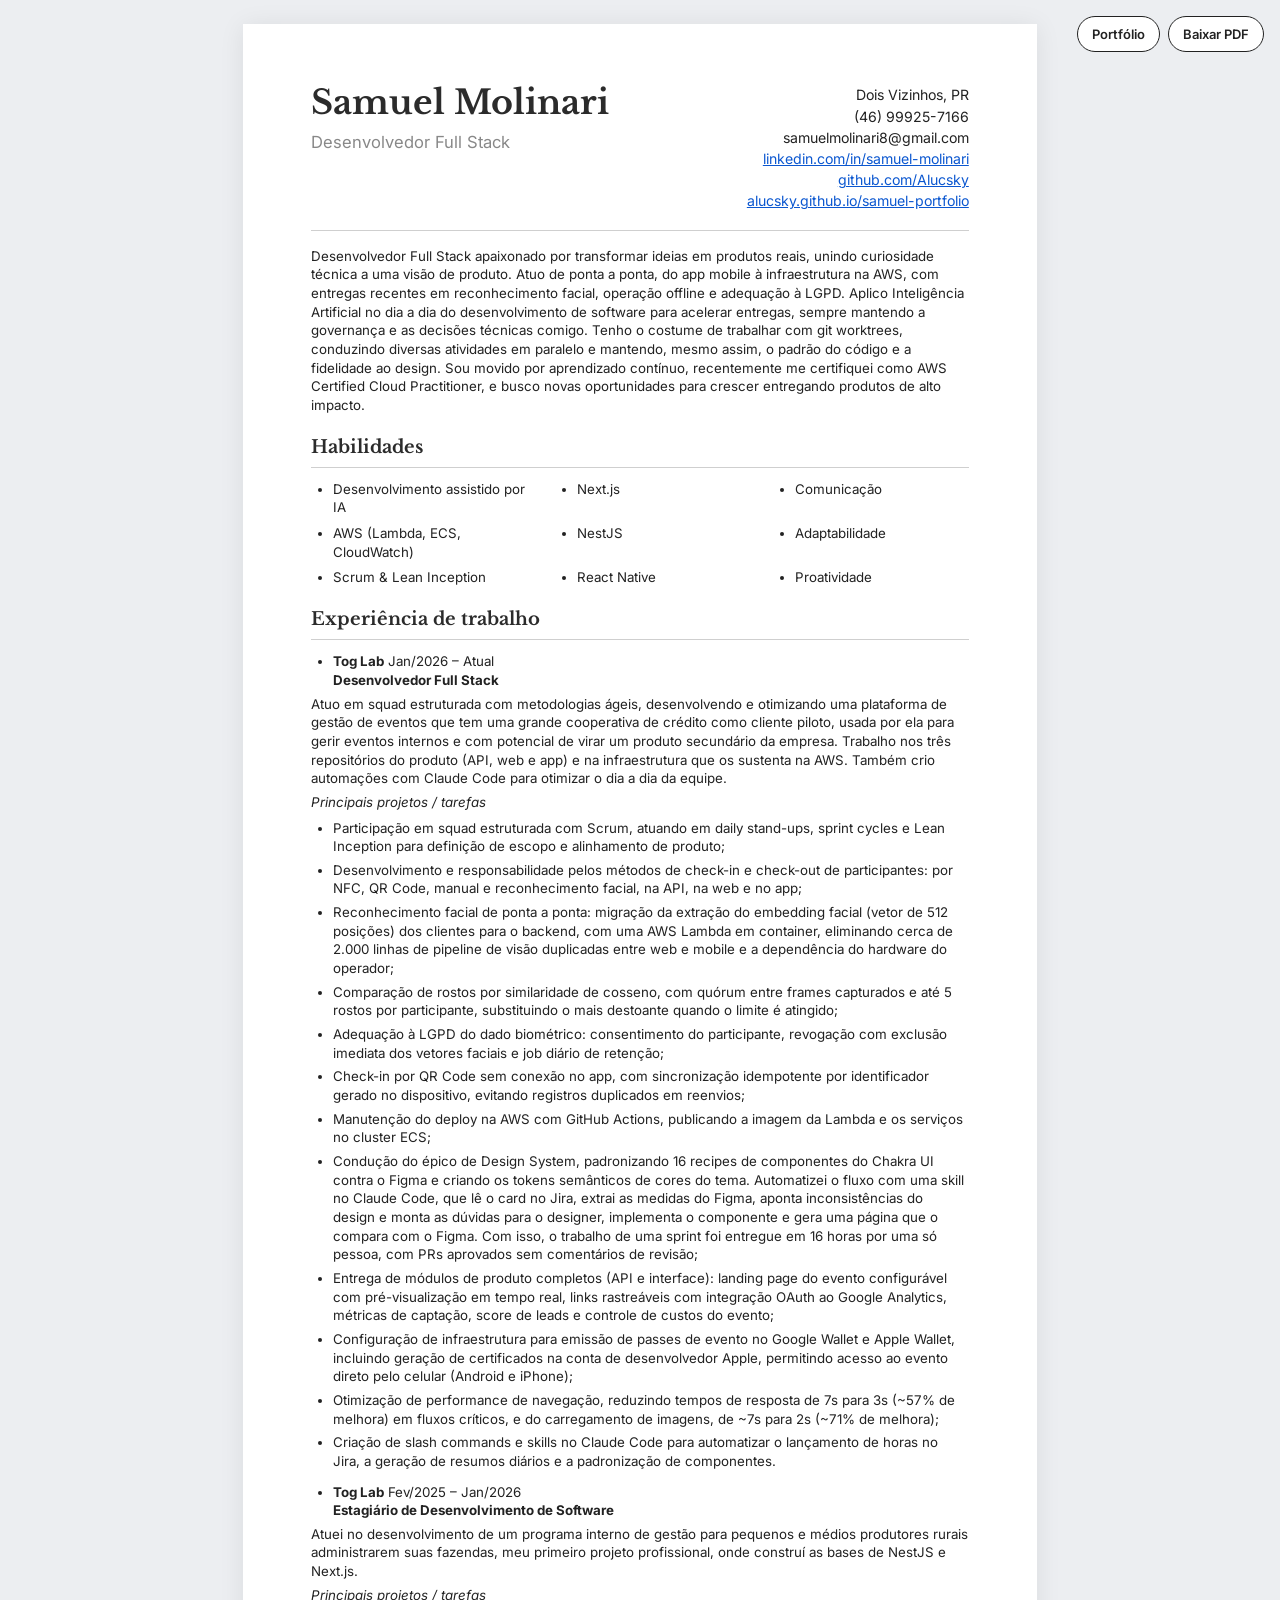
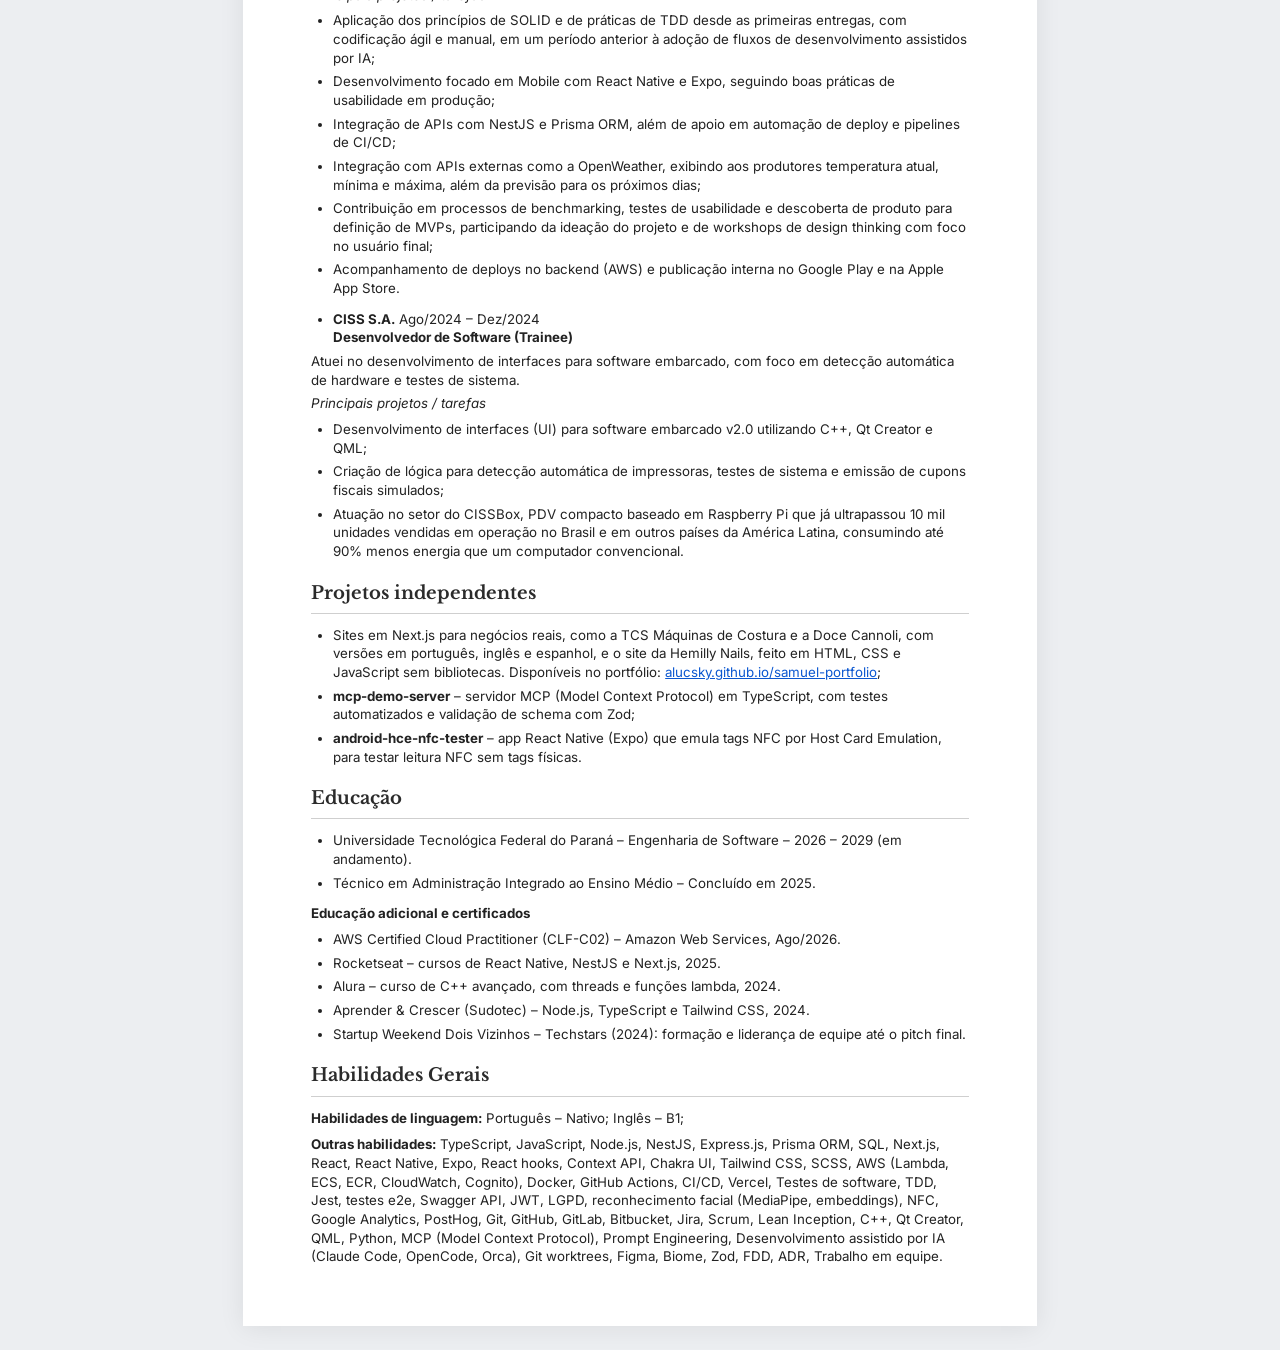
==== commit aeac257f: "Adiciona Hemilly Nails, aponta a TCS para produção e encurta os projetos - Novo card da Hemilly Nail" ====
--- a/curriculo.html
+++ b/curriculo.html
@@ -175,7 +175,7 @@
       </div>
       <div class="contact">
         Dois Vizinhos, PR<br />
-        (46) 9925-7166<br />
+        (46) 99925-7166<br />
         samuelmolinari8@gmail.com<br />
         <a href="https://www.linkedin.com/in/samuel-molinari">linkedin.com/in/samuel-molinari</a><br />
         <a href="https://github.com/Alucsky">github.com/Alucsky</a><br />
@@ -374,7 +374,8 @@
     <ul>
       <li>
         Sites em Next.js para negócios reais, como a TCS Máquinas de Costura e
-        a Doce Cannoli, com versões em português, inglês e espanhol.
+        a Doce Cannoli, com versões em português, inglês e espanhol, e o site
+        da Hemilly Nails, feito em HTML, CSS e JavaScript sem bibliotecas.
         Disponíveis no portfólio:
         <a href="https://alucsky.github.io/samuel-portfolio">alucsky.github.io/samuel-portfolio</a>;
       </li>
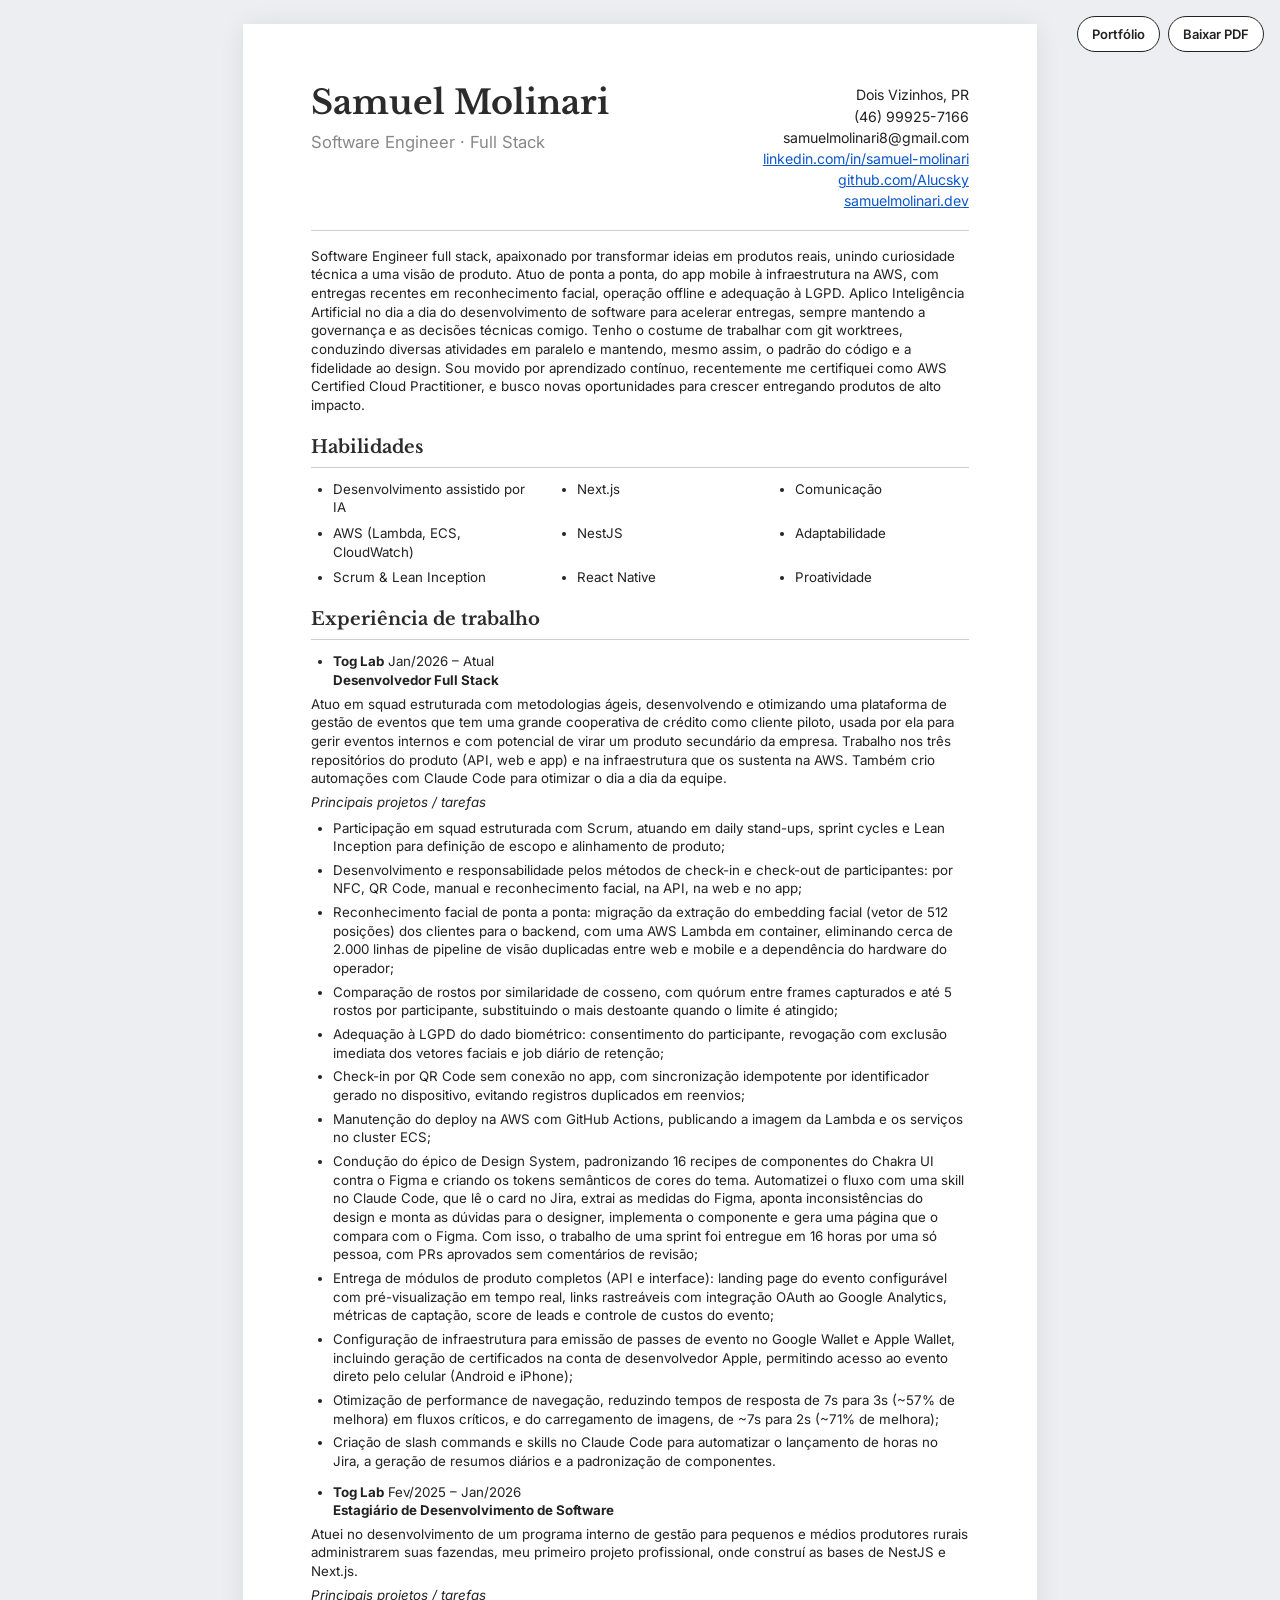
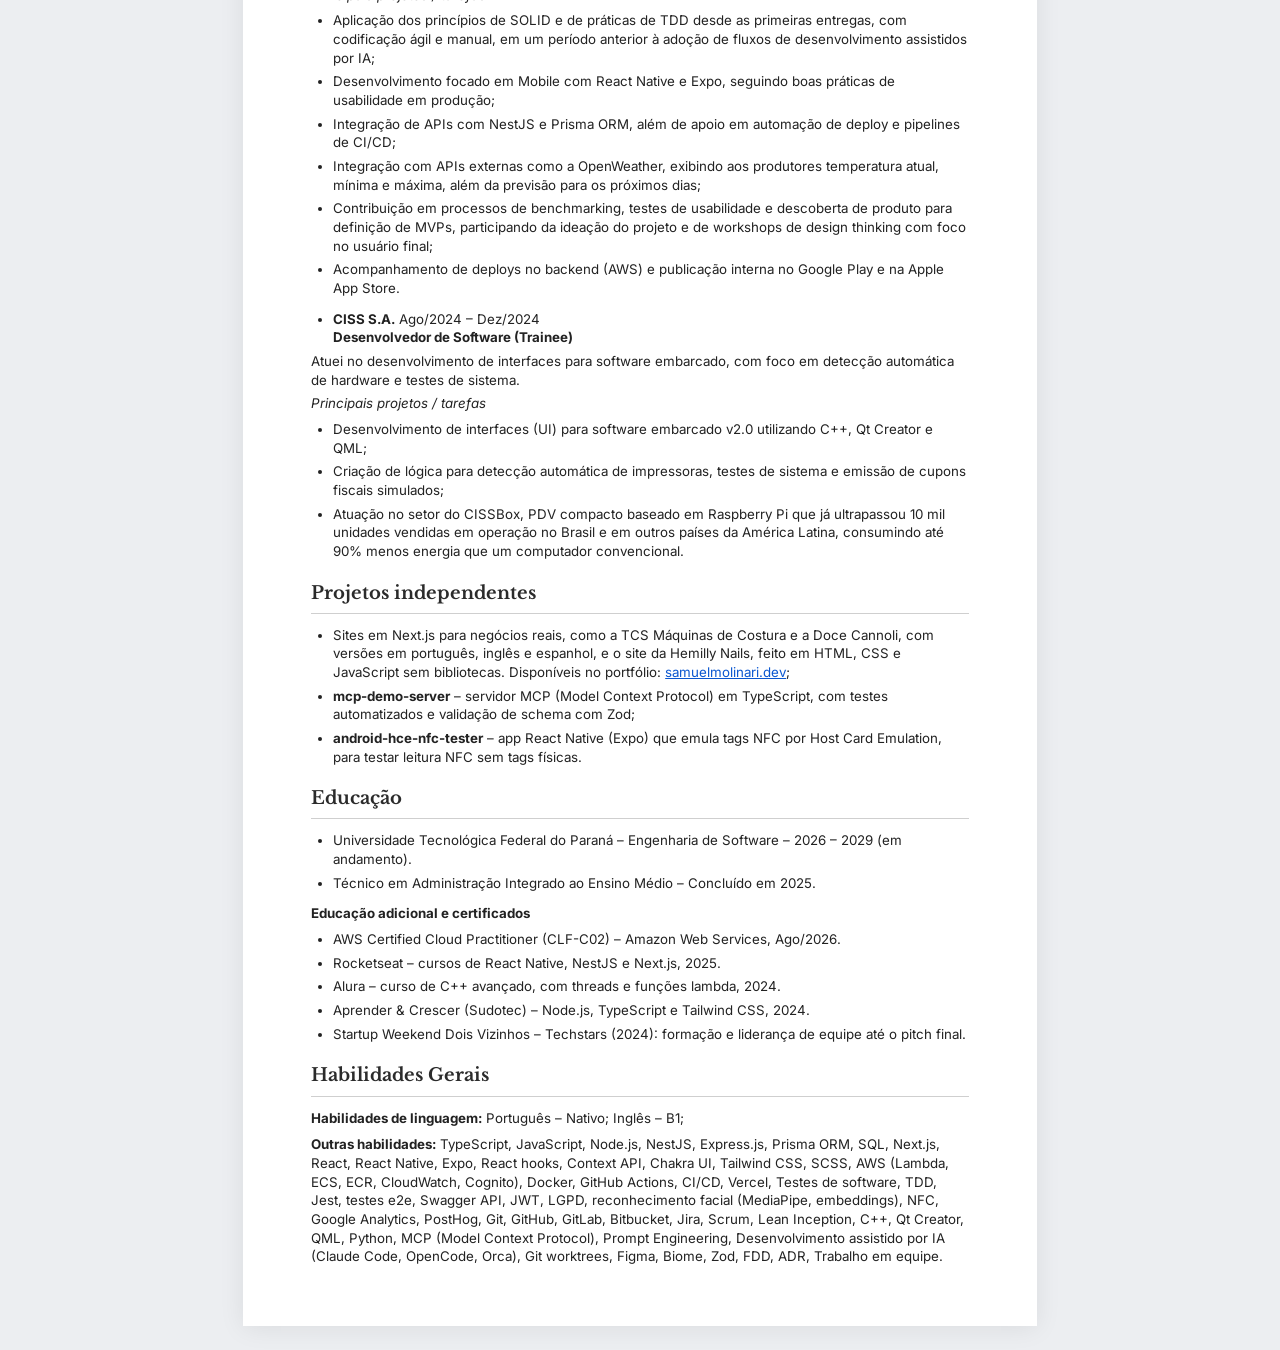
==== commit f911641d: "Passa o portfólio para samuelmolinari.dev e troca o título - Domínio próprio: CNAME, canonical, og:u" ====
--- a/curriculo.html
+++ b/curriculo.html
@@ -171,7 +171,7 @@
     <header>
       <div>
         <h1>Samuel Molinari</h1>
-        <p class="title">Desenvolvedor Full Stack</p>
+        <p class="title">Software Engineer · Full Stack</p>
       </div>
       <div class="contact">
         Dois Vizinhos, PR<br />
@@ -179,12 +179,12 @@
         samuelmolinari8@gmail.com<br />
         <a href="https://www.linkedin.com/in/samuel-molinari">linkedin.com/in/samuel-molinari</a><br />
         <a href="https://github.com/Alucsky">github.com/Alucsky</a><br />
-        <a href="https://alucsky.github.io/samuel-portfolio">alucsky.github.io/samuel-portfolio</a>
+        <a href="https://samuelmolinari.dev">samuelmolinari.dev</a>
       </div>
     </header>
 
     <p>
-      Desenvolvedor Full Stack apaixonado por transformar ideias em produtos
+      Software Engineer full stack, apaixonado por transformar ideias em produtos
       reais, unindo curiosidade técnica a uma visão de produto. Atuo de ponta a
       ponta, do app mobile à infraestrutura na AWS, com entregas recentes em
       reconhecimento facial, operação offline e adequação à LGPD. Aplico
@@ -377,7 +377,7 @@
         a Doce Cannoli, com versões em português, inglês e espanhol, e o site
         da Hemilly Nails, feito em HTML, CSS e JavaScript sem bibliotecas.
         Disponíveis no portfólio:
-        <a href="https://alucsky.github.io/samuel-portfolio">alucsky.github.io/samuel-portfolio</a>;
+        <a href="https://samuelmolinari.dev">samuelmolinari.dev</a>;
       </li>
       <li>
         <strong>mcp-demo-server</strong> – servidor MCP (Model Context
